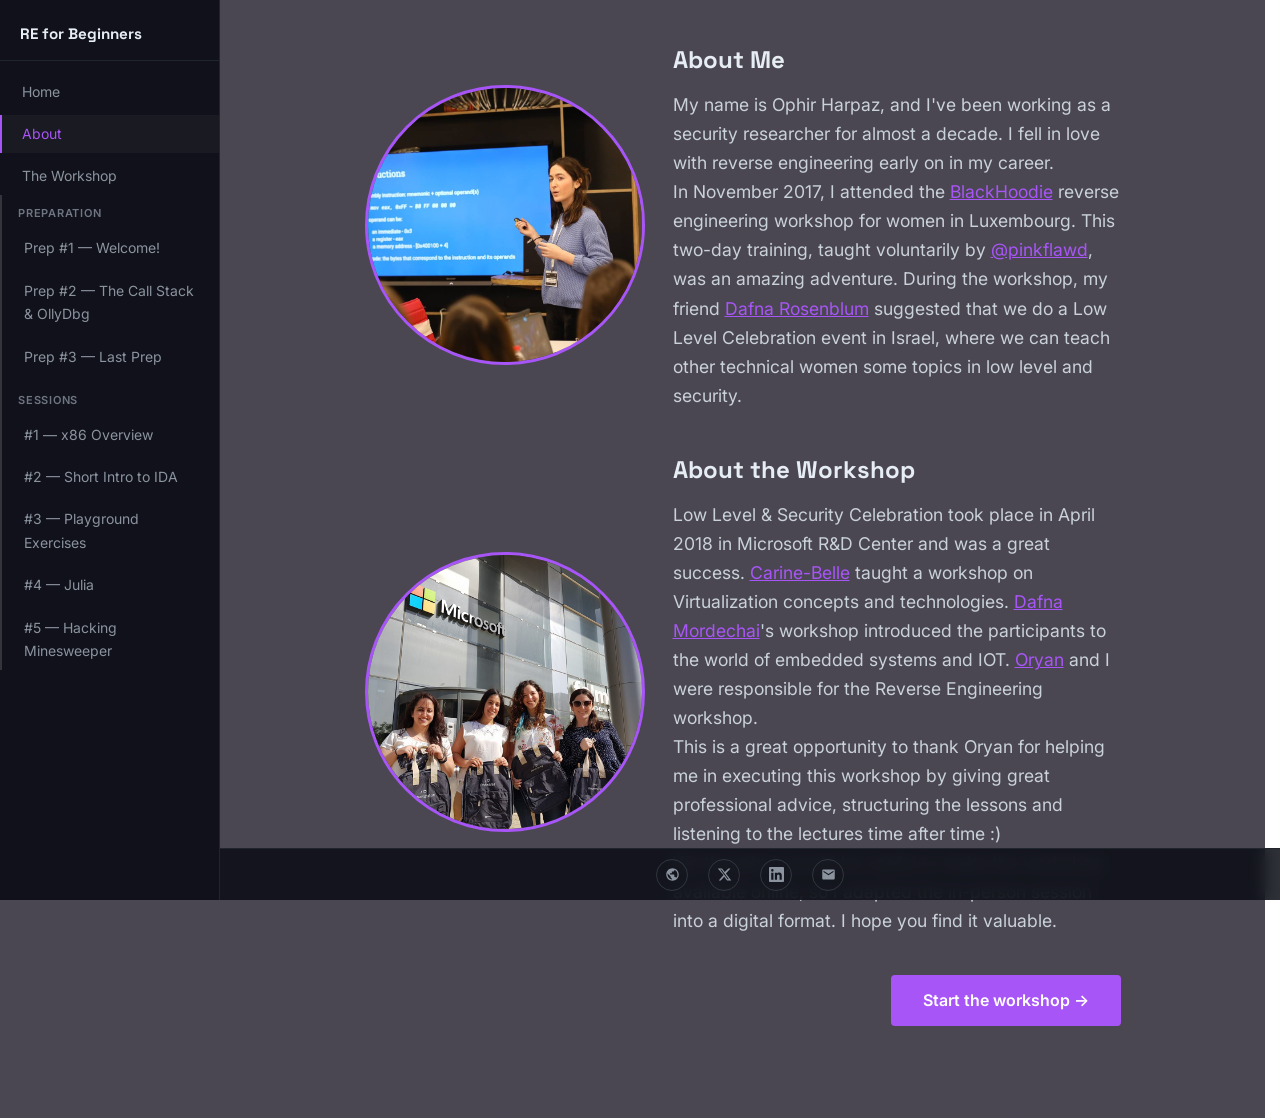
==== about.html @ f82a06a3 "Initial publish of RE for Beginners workshop site Co-Authored-By: Claude Sonnet 4.6 <noreply@anthrop" ====
<!DOCTYPE html>

<html lang="en">
<head>
<meta charset="utf-8"/>
<meta content="width=device-width, initial-scale=1" name="viewport"/>
<title>About | RE for Beginners</title>
<link href="site.css" rel="stylesheet"/>
<style>
.page-content {
  display: flex;
  align-items: center;
}

main {
  display: flex;
  flex-direction: column;
  gap: 2.5rem;
}

.about-section {
  display: flex;
  align-items: center;
  gap: 1.75rem;
}

.about-img {
  width: 280px;
  height: 280px;
  border-radius: 50%;
  object-fit: cover;
  object-position: center top;
  border: 3px solid var(--accent);
  flex-shrink: 0;
}

.about-text h2 { margin: 0 0 0.6rem; font-size: 1.5rem; }
.about-text p { margin: 0; font-size: 1.1rem; line-height: 1.65; }
</style>
</head>
<body>
<aside class="sidebar">
<div class="sidebar-brand">
<a href="index.html">RE for Beginners</a>
</div>
<nav>
<ul>
<li><a href="index.html">Home</a></li>
<li><a class="active" href="about.html">About</a></li>
<li><a href="the-workshop.html">The Workshop</a>
<ul class="workshop-children">
<li class="nav-section-label">Preparation</li>
<li><a href="assignment-1.html">Prep #1 — Welcome!</a></li>
<li><a href="assignment-2.html">Prep #2 — The Call Stack &amp; OllyDbg</a></li>
<li><a href="assignment-3.html">Prep #3 — Last Prep</a></li>
<li class="nav-section-label">Sessions</li>
<li><a href="x86-overview.html">#1 — x86 Overview</a></li>
<li><a href="short-intro-to-ida.html">#2 — Short Intro to IDA</a></li>
<li><a href="playground-exercises.html">#3 — Playground Exercises</a></li>
<li><a href="julia.html">#4 — Julia</a></li>
<li><a href="hacking-minesweeper.html">#5 — Hacking Minesweeper</a></li>
</ul>
</li>
</ul>
</nav>
</aside>
<footer class="site-footer">
<a aria-label="Website" href="https://ophirharpaz.com" target="_blank">
<svg viewbox="0 0 24 24" xmlns="http://www.w3.org/2000/svg"><path d="M12 2C6.477 2 2 6.477 2 12s4.477 10 10 10 10-4.477 10-10S17.523 2 12 2zm-1 17.93c-3.95-.49-7-3.85-7-7.93 0-.62.08-1.22.21-1.79L9 15v1c0 1.1.9 2 2 2v1.93zm6.9-2.54c-.26-.81-1-1.39-1.9-1.39h-1v-3c0-.55-.45-1-1-1H8v-2h2c.55 0 1-.45 1-1V7h2c1.1 0 2-.9 2-2v-.41c2.93 1.19 5 4.06 5 7.41 0 2.08-.8 3.97-2.1 5.39z"></path></svg>
</a>
<a aria-label="Twitter" href="https://twitter.com/OphirHarpaz" target="_blank">
<svg viewbox="0 0 24 24" xmlns="http://www.w3.org/2000/svg"><path d="M18.244 2.25h3.308l-7.227 8.26 8.502 11.24H16.17l-4.714-6.231-5.401 6.231H2.747l7.73-8.835L1.254 2.25H8.08l4.261 5.632 5.903-5.632zm-1.161 17.52h1.833L7.084 4.126H5.117z"></path></svg>
</a>
<a aria-label="LinkedIn" href="https://www.linkedin.com/in/ophir-harpaz-7624b9105" target="_blank">
<svg viewbox="0 0 24 24" xmlns="http://www.w3.org/2000/svg"><path d="M20.447 20.452h-3.554v-5.569c0-1.328-.027-3.037-1.852-3.037-1.853 0-2.136 1.445-2.136 2.939v5.667H9.351V9h3.414v1.561h.046c.477-.9 1.637-1.85 3.37-1.85 3.601 0 4.267 2.37 4.267 5.455v6.286zM5.337 7.433a2.062 2.062 0 01-2.063-2.065 2.064 2.064 0 112.063 2.065zm1.782 13.019H3.555V9h3.564v11.452zM22.225 0H1.771C.792 0 0 .774 0 1.729v20.542C0 23.227.792 24 1.771 24h20.451C23.2 24 24 23.227 24 22.271V1.729C24 .774 23.2 0 22.222 0h.003z"></path></svg>
</a>
<a aria-label="Email" href="mailto:ophirharpaz@gmail.com">
<svg viewbox="0 0 24 24" xmlns="http://www.w3.org/2000/svg"><path d="M20 4H4c-1.1 0-2 .9-2 2v12c0 1.1.9 2 2 2h16c1.1 0 2-.9 2-2V6c0-1.1-.9-2-2-2zm0 4l-8 5-8-5V6l8 5 8-5v2z"></path></svg>
</a>
</footer>
<div class="page-content">
<main>
<div class="about-section">
<img alt="Ophir presenting at a workshop" class="about-img" src="images/c52569_0c58872a0cb2480ca92ca716356abacc~mv2_d0daf059.jpg"/>
<div class="about-text">
<h2>About Me</h2>
<p>My name is Ophir Harpaz, and I've been working as a security researcher for almost a decade. I fell in love with reverse engineering early on in my career.</p>
<p>In November 2017, I attended the <a href="http://0x1338.blogspot.co.il/2017/07/blackhoodie-3-staring-assembly-to-death.html" target="_blank">BlackHoodie</a> reverse engineering workshop for women in Luxembourg. This two-day training, taught voluntarily by <a href="https://twitter.com/pinkflawd" target="_blank">@pinkflawd</a>, was an amazing adventure. During the workshop, my friend <a href="https://www.linkedin.com/in/dafnar/" target="_blank">Dafna Rosenblum</a> suggested that we do a Low Level Celebration event in Israel, where we can teach other technical women some topics in low level and security.</p>
</div>
</div>
<div class="about-section">
<img alt="Low Level Celebration at Microsoft" class="about-img" src="images/c52569_0dd018ce0f364175a792ec9ca6ae13e9~mv2_b83b2c8a.jpg"/>
<div class="about-text">
<h2>About the Workshop</h2>
<p>Low Level &amp; Security Celebration took place in April 2018 in Microsoft R&amp;D Center and was a great success. <a href="https://twitter.com/cbelle1234" target="_blank">Carine-Belle</a> taught a workshop on Virtualization concepts and technologies. <a href="https://www.linkedin.com/in/dafna-mordechai-6b241b69/" target="_blank">Dafna Mordechai</a>'s workshop introduced the participants to the world of embedded systems and IOT. <a href="https://twitter.com/OryanDP" target="_blank">Oryan</a> and I were responsible for the Reverse Engineering workshop.</p>
<p>This is a great opportunity to thank Oryan for helping me in executing this workshop by giving great professional advice, structuring the lessons and listening to the lectures time after time :)</p>
<p>We thought it would be useful to make the workshop available online, so I adapted the in-person session into a digital format. I hope you find it valuable.</p>
</div>
</div>
<a class="btn btn-primary" href="the-workshop.html" style="align-self: flex-end;">Start the workshop →</a>
</main>
</div>
</body>
</html>
---- site.css ----
@import url('https://fonts.googleapis.com/css2?family=JetBrains+Mono:wght@700;800&family=Space+Grotesk:wght@400;600;700&family=Inter:wght@400;500&display=swap');

*, *::before, *::after { box-sizing: border-box; }

:root {
  --bg-dark: #0d1117;
  --accent: #a855f7;
  --accent-hover: #9333ea;
  --text: #c9d1d9;
  --text-bright: #e6edf3;
  --border: #21262d;
  --sidebar-width: 220px;
  --card-bg: rgba(13, 17, 23, 0.75);
}

html {
  background:
    linear-gradient(rgba(5, 0, 15, 0.72), rgba(5, 0, 15, 0.72)),
    url('images/hero-bg.jpg') center / cover fixed;
  scrollbar-gutter: stable;
}

body {
  margin: 0;
  font-family: 'Inter', -apple-system, BlinkMacSystemFont, sans-serif;
  font-size: 17px;
  line-height: 1.7;
  color: var(--text);
  background: transparent;
  min-height: 100vh;
}

/* Sidebar */
.sidebar {
  position: fixed;
  top: 0;
  left: 0;
  width: var(--sidebar-width);
  height: 100vh;
  background: rgba(10, 12, 20, 0.9);
  border-right: 1px solid var(--border);
  backdrop-filter: blur(8px);
  display: flex;
  flex-direction: column;
  overflow-y: auto;
  z-index: 100;
}

.sidebar-brand {
  padding: 1.5rem 1.25rem 1rem;
  border-bottom: 1px solid var(--border);
  flex-shrink: 0;
}

.sidebar-brand a {
  font-family: 'Space Grotesk', sans-serif;
  color: var(--text-bright);
  font-weight: 700;
  font-size: 0.95rem;
  text-decoration: none;
  line-height: 1.3;
  display: block;
}

.sidebar-brand a:hover { color: var(--accent); text-decoration: none; }

.sidebar nav {
  flex: 1;
  padding: 0.75rem 0;
}

.sidebar nav ul {
  list-style: none;
  margin: 0;
  padding: 0;
}

.sidebar nav ul li a {
  display: block;
  padding: 0.45rem 1.25rem;
  color: #8b949e;
  text-decoration: none;
  font-size: 0.875rem;
  border-left: 2px solid transparent;
  transition: color 0.1s, border-color 0.1s, background 0.1s;
}

.sidebar nav ul li a:hover {
  color: var(--text-bright);
  background: rgba(255,255,255,0.04);
  text-decoration: none;
}

.sidebar nav ul li a.active {
  color: var(--accent);
  border-left-color: var(--accent);
  background: rgba(255,255,255,0.04);
}

/* Workshop children — nested under The Workshop link */
.workshop-children {
  list-style: none;
  margin: 0.25rem 0 0.5rem 1rem;
  padding: 0;
  border-left: 2px solid rgba(255,255,255,0.15);
}

.workshop-children li a {
  display: block;
  padding: 0.38rem 0.75rem 0.38rem 1rem;
  color: #8b949e;
  text-decoration: none;
  font-size: 0.875rem;
  transition: color 0.1s, background 0.1s, box-shadow 0.1s;
}

.workshop-children li a:hover {
  color: var(--text-bright);
  background: rgba(255,255,255,0.04);
  text-decoration: none;
}

.workshop-children li a.active {
  color: var(--accent);
  background: rgba(255,255,255,0.04);
  box-shadow: inset 2px 0 0 var(--accent);
}

/* Section labels inside workshop-children */
.nav-section-label {
  padding: 0.55rem 0.75rem 0.15rem 1rem;
  font-size: 0.69rem;
  font-weight: 600;
  letter-spacing: 0.07em;
  text-transform: uppercase;
  color: #6e7681;
  list-style: none;
  cursor: default;
}

.nav-section-label:not(:first-child) {
  margin-top: 0.4rem;
}

/* Page layout */
.page-content {
  margin-left: var(--sidebar-width);
  min-height: 100vh;
  padding-bottom: 52px;
}

/* Social footer */
.site-footer {
  position: fixed;
  bottom: 0;
  left: var(--sidebar-width);
  right: 0;
  height: 52px;
  display: flex;
  align-items: center;
  justify-content: center;
  gap: 1.25rem;
  background: rgba(10, 12, 20, 0.85);
  border-top: 1px solid var(--border);
  backdrop-filter: blur(8px);
  z-index: 50;
}

.site-footer a {
  display: flex;
  align-items: center;
  justify-content: center;
  width: 32px;
  height: 32px;
  border-radius: 50%;
  border: 1px solid #30363d;
  color: #8b949e;
  transition: border-color 0.15s, color 0.15s;
  text-decoration: none;
}

.site-footer a:hover {
  border-color: var(--accent);
  color: var(--accent);
  text-decoration: none;
}

.site-footer svg { width: 15px; height: 15px; fill: currentColor; }

/* Buttons */
.btn {
  display: inline-block;
  padding: 0.75rem 2rem;
  border-radius: 4px;
  font-size: 1rem;
  font-weight: 600;
  text-decoration: none;
  transition: transform 0.15s, box-shadow 0.15s, background 0.15s;
}
.btn:hover {
  transform: translateY(-2px);
  box-shadow: 0 6px 20px rgba(168, 85, 247, 0.35);
  text-decoration: none;
}
.btn-primary { background: var(--accent); color: #fff; }
.btn-primary:hover { background: var(--accent-hover); color: #fff; }
.btn-secondary { background: transparent; color: var(--text-bright); border: 2px solid #30363d; }
.btn-secondary:hover { border-color: var(--accent); color: var(--accent); }

/* Main content */
main {
  max-width: 820px;
  margin: 0 auto;
  padding: 2.5rem 2rem;
}

/* Responsive video embed */
.video-embed {
  position: relative;
  padding-bottom: 56.25%;
  height: 0;
  margin: 1.5rem 0;
  border-radius: 6px;
  overflow: hidden;
}

.video-embed iframe {
  position: absolute;
  top: 0;
  left: 0;
  width: 100%;
  height: 100%;
}

/* Section divider */
hr.section-divider {
  border: none;
  border-top: 1px solid var(--border);
  margin: 2rem 0 1.5rem;
}

/* Exercise blocks with collapsible answers */
.exercise {
  margin: 1.25rem 0;
}

/* Quiz text input */
.quiz-input {
  display: flex;
  align-items: center;
  gap: 0.75rem;
  flex-wrap: wrap;
  margin: 0.75rem 0;
}

.quiz-input input[type="text"] {
  background: rgba(255,255,255,0.05);
  border: 1px solid #30363d;
  border-radius: 4px;
  color: var(--text-bright);
  font-family: "SFMono-Regular", Consolas, "Liberation Mono", Menlo, monospace;
  font-size: 0.9rem;
  padding: 0.4rem 0.75rem;
  outline: none;
  transition: border-color 0.15s;
  min-width: 200px;
}

.quiz-input input[type="text"]:focus { border-color: var(--accent); }

.quiz-input button {
  background: transparent;
  border: 1px solid var(--accent);
  border-radius: 4px;
  color: var(--accent);
  cursor: pointer;
  font-size: 0.85rem;
  font-weight: 600;
  padding: 0.4rem 1rem;
  transition: background 0.15s, color 0.15s;
}

.quiz-input button:hover { background: var(--accent); color: #fff; }

.quiz-feedback { font-size: 0.9rem; font-weight: 600; }

.answer summary {
  display: inline-block;
  color: var(--accent);
  font-size: 0.85rem;
  font-weight: 600;
  list-style: none;
  padding: 0.2rem 0.65rem;
  border: 1px solid var(--accent);
  border-radius: 3px;
  opacity: 0.65;
  cursor: pointer;
  transition: opacity 0.15s;
}

.answer summary::-webkit-details-marker { display: none; }
.answer summary:hover { opacity: 1; }

.answer[open] summary {
  opacity: 0.4;
  margin-bottom: 0.5rem;
}

.answer[open] > p {
  background: rgba(168, 85, 247, 0.07);
  border-left: 2px solid var(--accent);
  padding: 0.5rem 0.75rem;
  border-radius: 0 3px 3px 0;
  margin: 0;
}

/* Email card — used on preparation pages */
main.email-card {
  background: var(--bg-dark);
  border: 1px solid #30363d;
  border-top: 3px solid var(--accent);
  border-radius: 6px;
  box-shadow: 0 8px 40px rgba(0, 0, 0, 0.5);
  margin: 2rem auto;
  padding: 2.5rem 3rem;
  font-family: 'Space Grotesk', sans-serif;
}

h1, h2, h3, h4 {
  font-family: 'Space Grotesk', sans-serif;
  font-weight: 700;
  color: var(--text-bright);
}

h1 { font-size: 2rem; margin: 0 0 1rem; }
h2 { font-size: 1.5rem; margin: 2rem 0 0.75rem; }
h3 { font-size: 1.2rem; margin: 1.5rem 0 0.5rem; }

p { margin: 0 0 1rem; }

a { color: var(--accent); }
a:hover { text-decoration: underline; }

ul, ol { margin: 0 0 1rem; padding-left: 1.75rem; }
li { margin-bottom: 0.25rem; }

code {
  font-family: "SFMono-Regular", Consolas, "Liberation Mono", Menlo, monospace;
  font-size: 0.875em;
  background: rgba(255,255,255,0.08);
  color: #c9d1d9;
  padding: 0.15em 0.35em;
  border-radius: 3px;
}

pre {
  background: rgba(0,0,0,0.4);
  border-left: 3px solid var(--accent);
  padding: 1rem 1.25rem;
  overflow-x: auto;
  font-size: 0.875rem;
  line-height: 1.5;
  margin: 0 0 1rem;
  border-radius: 0 4px 4px 0;
}

pre code { background: none; padding: 0; }

blockquote {
  border-left: 3px solid var(--accent);
  margin: 0 0 1rem;
  padding: 0.5rem 1rem;
  color: #8b949e;
}

figure {
  margin: 1.5rem 0;
  text-align: center;
}

figure img {
  max-width: 100%;
  height: auto;
  border-radius: 4px;
  box-shadow: 0 2px 8px rgba(0,0,0,0.4);
}

img { max-width: 100%; height: auto; }
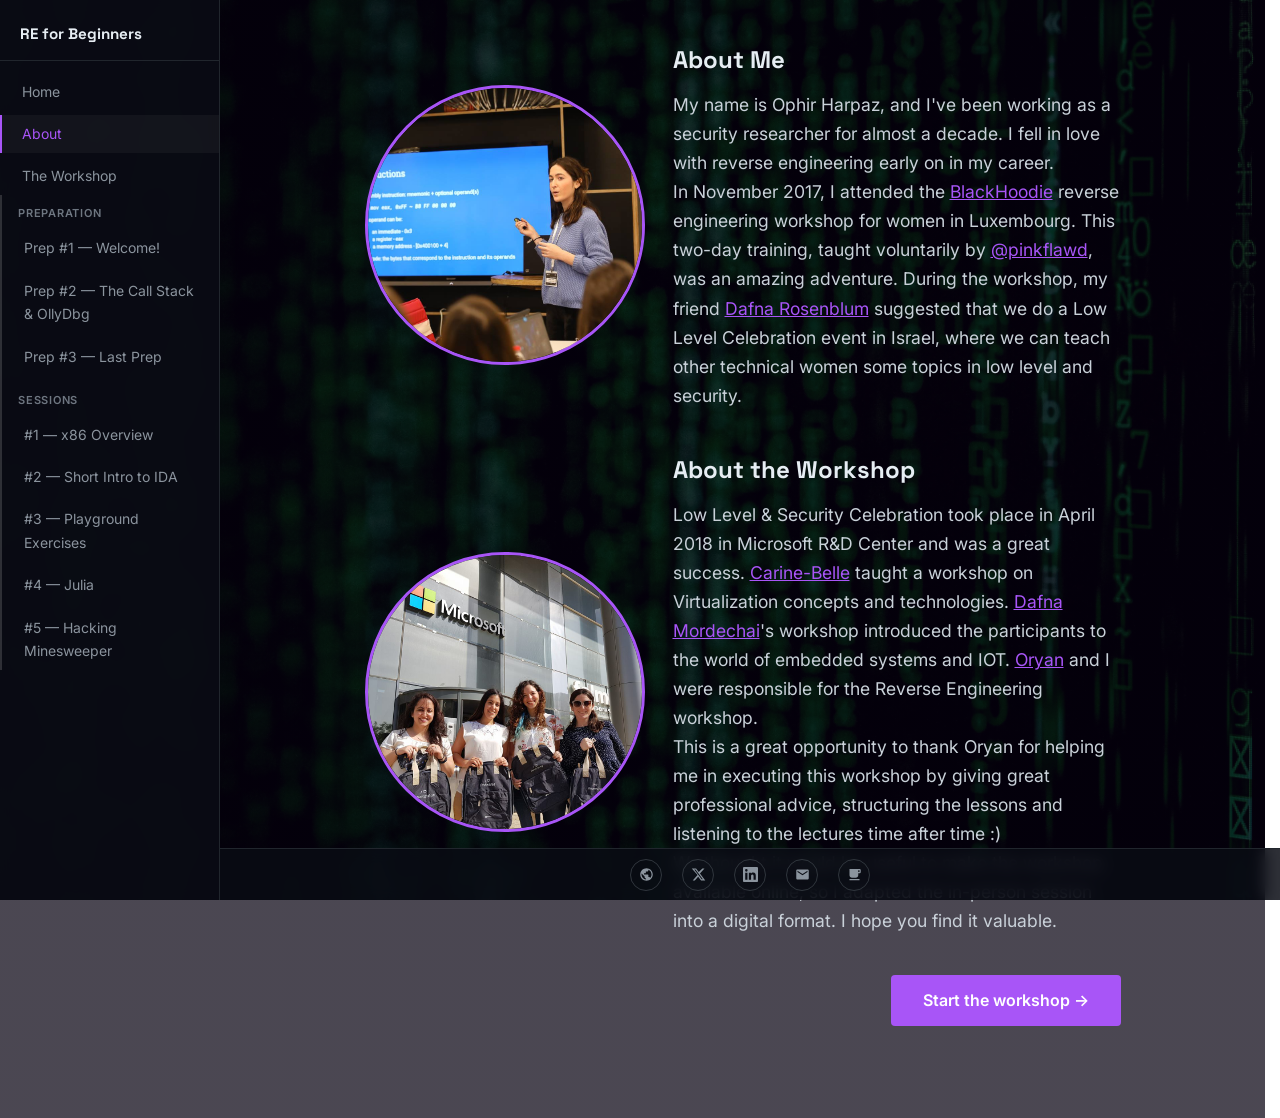
==== commit 2134784c: "Add Ko-fi support links and coffee callout Adds a Ko-fi icon to the site footer on every page. Adds " ====
--- a/about.html
+++ b/about.html
@@ -77,6 +77,9 @@
 <a aria-label="Email" href="mailto:ophirharpaz@gmail.com">
 <svg viewbox="0 0 24 24" xmlns="http://www.w3.org/2000/svg"><path d="M20 4H4c-1.1 0-2 .9-2 2v12c0 1.1.9 2 2 2h16c1.1 0 2-.9 2-2V6c0-1.1-.9-2-2-2zm0 4l-8 5-8-5V6l8 5 8-5v2z"></path></svg>
 </a>
+<a aria-label="Buy me a coffee" href="https://ko-fi.com/ophirharpaz" target="_blank">
+<svg viewbox="0 0 24 24" xmlns="http://www.w3.org/2000/svg"><path d="M20 3H4v10c0 2.21 1.79 4 4 4h6c2.21 0 4-1.79 4-4v-3h2c1.11 0 2-.89 2-2V5c0-1.11-.89-2-2-2zm0 5h-2V5h2v3zM4 19h16v2H4z"></path></svg>
+</a>
 </footer>
 <div class="page-content">
 <main>
--- a/site.css
+++ b/site.css
@@ -16,7 +16,7 @@
 html {
   background:
     linear-gradient(rgba(5, 0, 15, 0.72), rgba(5, 0, 15, 0.72)),
-    url('images/hero-bg.jpg') center / cover fixed;
+    url('images/hero-bg.webp') center / cover fixed;
   scrollbar-gutter: stable;
 }
 
@@ -386,3 +386,19 @@
 }
 
 img { max-width: 100%; height: auto; }
+
+/* Coffee callout */
+.coffee-callout {
+  margin-top: 2rem;
+  padding: 0.85rem 1.25rem;
+  border: 1px solid rgba(168, 85, 247, 0.25);
+  border-left: 3px solid var(--accent);
+  border-radius: 4px;
+  background: rgba(45, 16, 72, 0.6);
+  text-align: left;
+  font-size: 0.9rem;
+  color: #8b949e;
+  line-height: 1.6;
+}
+
+.coffee-callout a { color: var(--accent); }
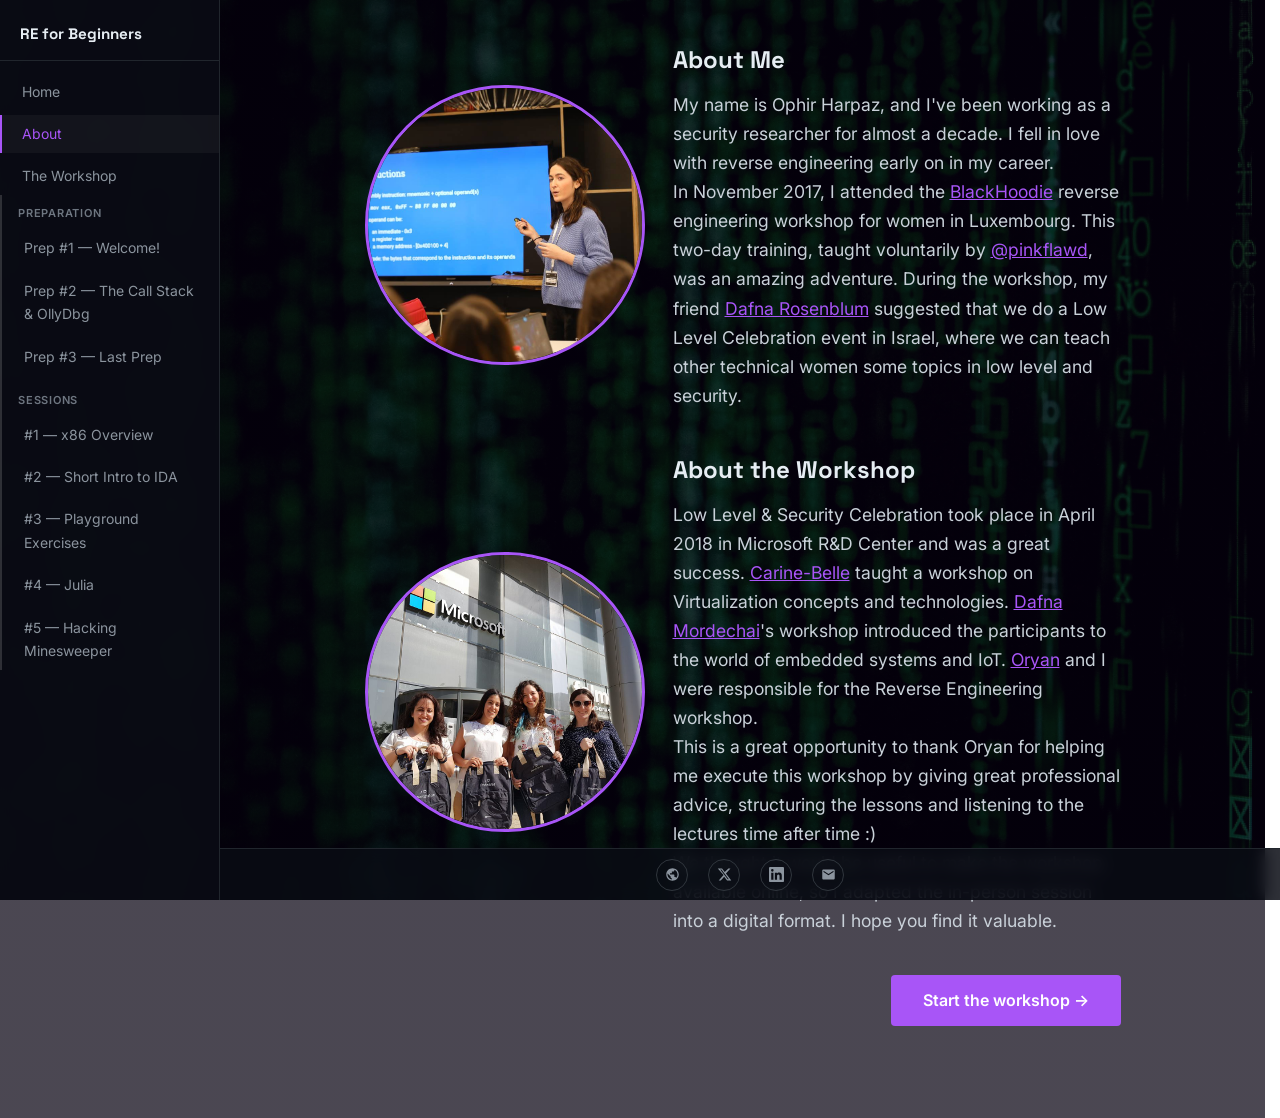
==== commit 49e86508: "Add Ko-fi widget to all pages and fix grammar/spelling Adds the Ko-fi floating chat widget (type: fl" ====
--- a/about.html
+++ b/about.html
@@ -77,10 +77,26 @@
 <a aria-label="Email" href="mailto:ophirharpaz@gmail.com">
 <svg viewbox="0 0 24 24" xmlns="http://www.w3.org/2000/svg"><path d="M20 4H4c-1.1 0-2 .9-2 2v12c0 1.1.9 2 2 2h16c1.1 0 2-.9 2-2V6c0-1.1-.9-2-2-2zm0 4l-8 5-8-5V6l8 5 8-5v2z"></path></svg>
 </a>
-<a aria-label="Buy me a coffee" href="https://ko-fi.com/ophirharpaz" target="_blank">
-<svg viewbox="0 0 24 24" xmlns="http://www.w3.org/2000/svg"><path d="M20 3H4v10c0 2.21 1.79 4 4 4h6c2.21 0 4-1.79 4-4v-3h2c1.11 0 2-.89 2-2V5c0-1.11-.89-2-2-2zm0 5h-2V5h2v3zM4 19h16v2H4z"></path></svg>
-</a>
 </footer>
+<script src='https://storage.ko-fi.com/cdn/scripts/overlay-widget.js'></script>
+<script>
+  kofiWidgetOverlay.draw('ophirharpaz', {
+    'type': 'floating-chat',
+    'floating-chat.donateButton.text': 'Say thanks',
+    'floating-chat.donateButton.background-color': '#794bc4',
+    'floating-chat.donateButton.text-color': '#fff'
+  });
+  function openKofi(e) {
+    e.preventDefault();
+    var known = ['sidebar', 'site-footer', 'page-content'];
+    var kofi = Array.from(document.body.children).find(function(el) {
+      return el.tagName !== 'SCRIPT' &&
+             !known.some(function(cls) { return el.classList.contains(cls); });
+    });
+    if (kofi) { (kofi.querySelector('button') || kofi).click(); return; }
+    window.open('https://ko-fi.com/ophirharpaz', '_blank');
+  }
+</script>
 <div class="page-content">
 <main>
 <div class="about-section">
@@ -95,13 +111,14 @@
 <img alt="Low Level Celebration at Microsoft" class="about-img" src="images/c52569_0dd018ce0f364175a792ec9ca6ae13e9~mv2_b83b2c8a.jpg"/>
 <div class="about-text">
 <h2>About the Workshop</h2>
-<p>Low Level &amp; Security Celebration took place in April 2018 in Microsoft R&amp;D Center and was a great success. <a href="https://twitter.com/cbelle1234" target="_blank">Carine-Belle</a> taught a workshop on Virtualization concepts and technologies. <a href="https://www.linkedin.com/in/dafna-mordechai-6b241b69/" target="_blank">Dafna Mordechai</a>'s workshop introduced the participants to the world of embedded systems and IOT. <a href="https://twitter.com/OryanDP" target="_blank">Oryan</a> and I were responsible for the Reverse Engineering workshop.</p>
-<p>This is a great opportunity to thank Oryan for helping me in executing this workshop by giving great professional advice, structuring the lessons and listening to the lectures time after time :)</p>
+<p>Low Level &amp; Security Celebration took place in April 2018 in Microsoft R&amp;D Center and was a great success. <a href="https://twitter.com/cbelle1234" target="_blank">Carine-Belle</a> taught a workshop on Virtualization concepts and technologies. <a href="https://www.linkedin.com/in/dafna-mordechai-6b241b69/" target="_blank">Dafna Mordechai</a>'s workshop introduced the participants to the world of embedded systems and IoT. <a href="https://twitter.com/OryanDP" target="_blank">Oryan</a> and I were responsible for the Reverse Engineering workshop.</p>
+<p>This is a great opportunity to thank Oryan for helping me execute this workshop by giving great professional advice, structuring the lessons and listening to the lectures time after time :)</p>
 <p>We thought it would be useful to make the workshop available online, so I adapted the in-person session into a digital format. I hope you find it valuable.</p>
 </div>
 </div>
 <a class="btn btn-primary" href="the-workshop.html" style="align-self: flex-end;">Start the workshop →</a>
 </main>
 </div>
+
 </body>
 </html>
--- a/site.css
+++ b/site.css
@@ -43,8 +43,11 @@
   display: flex;
   flex-direction: column;
   overflow-y: auto;
+  overflow-x: hidden;
   z-index: 100;
 }
+
+
 
 .sidebar-brand {
   padding: 1.5rem 1.25rem 1rem;
@@ -141,6 +144,7 @@
 .nav-section-label:not(:first-child) {
   margin-top: 0.4rem;
 }
+
 
 /* Page layout */
 .page-content {
@@ -402,3 +406,4 @@
 }
 
 .coffee-callout a { color: var(--accent); }
+
